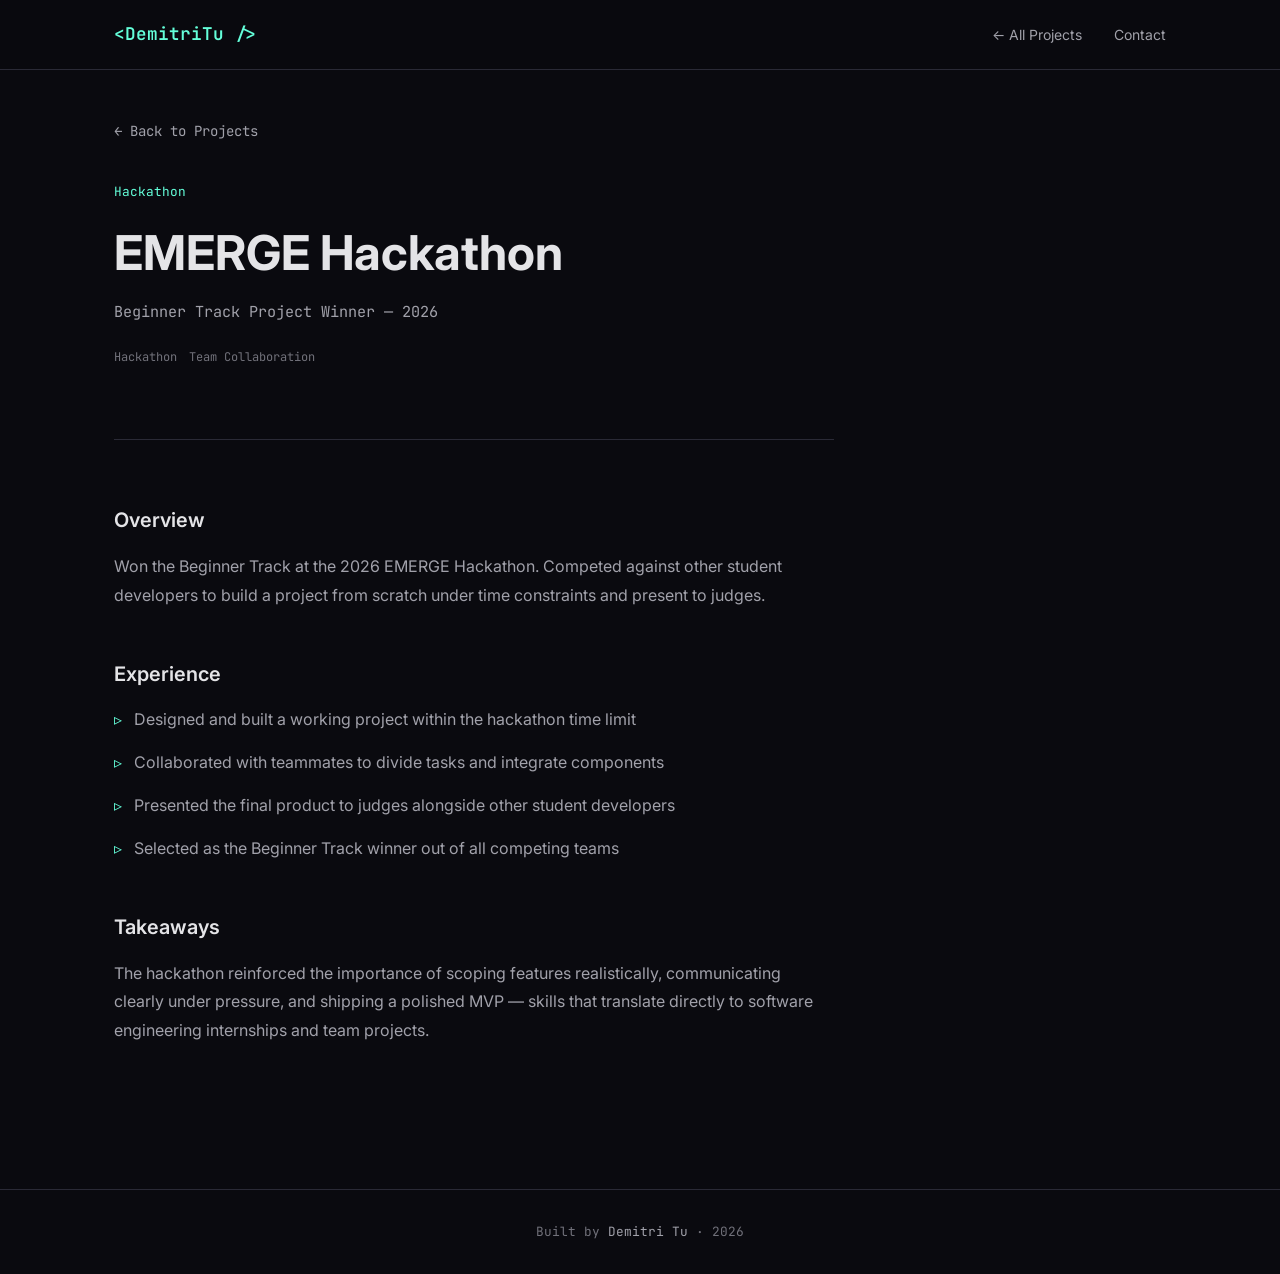
==== projects/emerge-hackathon.html @ d9f0c0ae "website started" ====
<!DOCTYPE html>
<html lang="en">
<head>
  <meta charset="UTF-8">
  <meta name="viewport" content="width=device-width, initial-scale=1.0">
  <meta name="description" content="EMERGE Hackathon 2026 — Beginner Track Project Winner by Demitri Tu">
  <title>EMERGE Hackathon | Demitri Tu</title>
  <link rel="preconnect" href="https://fonts.googleapis.com">
  <link rel="preconnect" href="https://fonts.gstatic.com" crossorigin>
  <link href="https://fonts.googleapis.com/css2?family=Inter:wght@400;500;600;700&family=JetBrains+Mono:wght@400;500&display=swap" rel="stylesheet">
  <link rel="stylesheet" href="../styles.css">
</head>
<body>
  <nav class="nav" id="nav">
    <div class="nav-inner container">
      <a href="../index.html" class="nav-logo">&lt;DemitriTu /&gt;</a>
      <button class="nav-toggle" id="nav-toggle" aria-label="Toggle navigation" aria-expanded="false">
        <span></span>
        <span></span>
        <span></span>
      </button>
      <ul class="nav-links" id="nav-links">
        <li><a href="../index.html#projects">← All Projects</a></li>
        <li><a href="../index.html#contact">Contact</a></li>
      </ul>
    </div>
  </nav>

  <main class="project-page">
    <div class="container">
      <a href="../index.html#projects" class="back-link">← Back to Projects</a>

      <header class="project-page-header">
        <p class="project-page-label">Hackathon</p>
        <h1 class="project-page-title">EMERGE Hackathon</h1>
        <p class="project-page-subtitle">Beginner Track Project Winner — 2026</p>
        <ul class="project-tech project-page-tech">
          <li>Hackathon</li>
          <li>Team Collaboration</li>
        </ul>
      </header>

      <div class="project-page-content">
        <section class="project-section">
          <h2>Overview</h2>
          <p>
            Won the Beginner Track at the 2026 EMERGE Hackathon. Competed against other student
            developers to build a project from scratch under time constraints and present to judges.
          </p>
        </section>

        <section class="project-section">
          <h2>Experience</h2>
          <ul class="project-detail-list">
            <li>Designed and built a working project within the hackathon time limit</li>
            <li>Collaborated with teammates to divide tasks and integrate components</li>
            <li>Presented the final product to judges alongside other student developers</li>
            <li>Selected as the Beginner Track winner out of all competing teams</li>
          </ul>
        </section>

        <section class="project-section">
          <h2>Takeaways</h2>
          <p>
            The hackathon reinforced the importance of scoping features realistically, communicating
            clearly under pressure, and shipping a polished MVP — skills that translate directly to
            software engineering internships and team projects.
          </p>
        </section>
      </div>
    </div>
  </main>

  <footer class="footer">
    <div class="container">
      <p>Built by <a href="https://github.com/DemitriTu">Demitri Tu</a> · <span id="year"></span></p>
    </div>
  </footer>

  <script src="../script.js"></script>
</body>
</html>
---- styles.css ----
/* ===== CSS Variables ===== */
:root {
  --bg-primary: #0a0a0f;
  --bg-secondary: #12121a;
  --bg-card: #1a1a24;
  --bg-card-hover: #22222e;

  --text-primary: #e4e4e7;
  --text-secondary: #a1a1aa;
  --text-muted: #71717a;

  --accent: #64ffda;
  --accent-dim: rgba(100, 255, 218, 0.1);
  --accent-hover: #4fd1b0;

  --border: #2a2a36;
  --nav-height: 70px;

  --font-sans: 'Inter', -apple-system, BlinkMacSystemFont, 'Segoe UI', sans-serif;
  --font-mono: 'JetBrains Mono', 'Fira Code', monospace;

  --transition: 0.25s ease;
  --shadow: 0 4px 24px rgba(0, 0, 0, 0.4);
}

/* ===== Reset & Base ===== */
*,
*::before,
*::after {
  box-sizing: border-box;
  margin: 0;
  padding: 0;
}

html {
  scroll-behavior: smooth;
  scroll-padding-top: var(--nav-height);
}

body {
  font-family: var(--font-sans);
  background-color: var(--bg-primary);
  color: var(--text-primary);
  line-height: 1.6;
  -webkit-font-smoothing: antialiased;
}

a {
  color: var(--accent);
  text-decoration: none;
  transition: color var(--transition);
}

a:hover {
  color: var(--accent-hover);
}

img {
  max-width: 100%;
  display: block;
}

ul {
  list-style: none;
}

/* ===== Utilities ===== */
.container {
  width: 100%;
  max-width: 1100px;
  margin: 0 auto;
  padding: 0 1.5rem;
}

.section {
  padding: 6rem 0;
}

.section-alt {
  background-color: var(--bg-secondary);
}

.section-title {
  font-size: clamp(1.5rem, 4vw, 2rem);
  font-weight: 700;
  margin-bottom: 3rem;
  display: flex;
  align-items: center;
  gap: 0.75rem;
}

.section-number {
  font-family: var(--font-mono);
  font-size: 1.25rem;
  font-weight: 500;
  color: var(--accent);
}

.highlight {
  color: var(--accent);
}

/* ===== Navigation ===== */
.nav {
  position: fixed;
  top: 0;
  left: 0;
  right: 0;
  height: var(--nav-height);
  background-color: rgba(10, 10, 15, 0.85);
  backdrop-filter: blur(12px);
  -webkit-backdrop-filter: blur(12px);
  border-bottom: 1px solid var(--border);
  z-index: 1000;
  transition: box-shadow var(--transition);
}

.nav.scrolled {
  box-shadow: var(--shadow);
}

.nav-inner {
  display: flex;
  align-items: center;
  justify-content: space-between;
  height: 100%;
}

.nav-logo {
  font-family: var(--font-mono);
  font-size: 1.1rem;
  font-weight: 600;
  color: var(--accent);
}

.nav-logo:hover {
  color: var(--accent-hover);
}

.nav-links {
  display: flex;
  gap: 2rem;
}

.nav-links a {
  font-size: 0.875rem;
  color: var(--text-secondary);
  counter-increment: nav;
}

.nav-links a:hover {
  color: var(--accent);
}

.nav-toggle {
  display: none;
  flex-direction: column;
  gap: 5px;
  background: none;
  border: none;
  cursor: pointer;
  padding: 4px;
}

.nav-toggle span {
  display: block;
  width: 24px;
  height: 2px;
  background-color: var(--accent);
  transition: var(--transition);
}

.nav-toggle.active span:nth-child(1) {
  transform: rotate(45deg) translate(5px, 5px);
}

.nav-toggle.active span:nth-child(2) {
  opacity: 0;
}

.nav-toggle.active span:nth-child(3) {
  transform: rotate(-45deg) translate(5px, -5px);
}

/* ===== Hero ===== */
.hero {
  min-height: 100vh;
  display: flex;
  align-items: center;
  padding-top: var(--nav-height);
}

.hero-content {
  max-width: 700px;
}

.hero-greeting {
  font-family: var(--font-mono);
  color: var(--accent);
  font-size: 1rem;
  margin-bottom: 1rem;
}

.hero-name {
  font-size: clamp(2.5rem, 8vw, 4.5rem);
  font-weight: 700;
  line-height: 1.1;
  margin-bottom: 0.25rem;
}

.hero-title {
  font-size: clamp(1.5rem, 5vw, 3rem);
  font-weight: 600;
  color: var(--text-secondary);
  margin-bottom: 1.5rem;
}

.hero-bio {
  font-size: 1.125rem;
  color: var(--text-secondary);
  max-width: 540px;
  margin-bottom: 2rem;
}

.hero-actions {
  display: flex;
  gap: 1rem;
  flex-wrap: wrap;
  margin-bottom: 2.5rem;
}

.hero-social {
  display: flex;
  gap: 1.25rem;
}

.hero-social a {
  color: var(--text-secondary);
  transition: color var(--transition), transform var(--transition);
}

.hero-social a:hover {
  color: var(--accent);
  transform: translateY(-2px);
}

/* ===== Buttons ===== */
.btn {
  display: inline-block;
  padding: 0.875rem 1.75rem;
  font-size: 0.9rem;
  font-family: var(--font-mono);
  font-weight: 500;
  border-radius: 4px;
  transition: all var(--transition);
  cursor: pointer;
}

.btn-primary {
  background-color: transparent;
  color: var(--accent);
  border: 1px solid var(--accent);
}

.btn-primary:hover {
  background-color: var(--accent-dim);
  color: var(--accent);
}

.btn-secondary {
  background-color: transparent;
  color: var(--text-primary);
  border: 1px solid var(--border);
}

.btn-secondary:hover {
  border-color: var(--accent);
  color: var(--accent);
}

/* ===== About ===== */
.about-grid {
  display: grid;
  grid-template-columns: 3fr 2fr;
  gap: 3rem;
  align-items: center;
}

.about-text p {
  color: var(--text-secondary);
  margin-bottom: 1rem;
}

.about-text strong {
  color: var(--text-primary);
}

.tech-list {
  display: grid;
  grid-template-columns: repeat(2, 1fr);
  gap: 0.5rem 1rem;
  margin-top: 1rem;
}

.tech-list li {
  font-family: var(--font-mono);
  font-size: 0.875rem;
  color: var(--text-secondary);
  position: relative;
  padding-left: 1.25rem;
}

.tech-list li::before {
  content: '▹';
  position: absolute;
  left: 0;
  color: var(--accent);
}

.about-image {
  display: flex;
  justify-content: center;
}

.image-wrapper {
  position: relative;
  max-width: 300px;
}

.image-wrapper::before {
  content: '';
  position: absolute;
  inset: 0;
  border: 2px solid var(--accent);
  border-radius: 4px;
  transform: translate(12px, 12px);
  transition: transform var(--transition);
}

.image-wrapper:hover::before {
  transform: translate(8px, 8px);
}

.image-wrapper img {
  border-radius: 4px;
  filter: grayscale(100%);
  transition: filter var(--transition);
  position: relative;
  z-index: 1;
}

.image-wrapper:hover img {
  filter: grayscale(0%);
}

/* ===== Timeline (Education & Experience) ===== */
.timeline {
  display: flex;
  flex-direction: column;
  gap: 2.5rem;
}

.timeline-item {
  position: relative;
  padding-left: 1.5rem;
  border-left: 2px solid var(--border);
}

.timeline-item::before {
  content: '';
  position: absolute;
  left: -6px;
  top: 6px;
  width: 10px;
  height: 10px;
  border-radius: 50%;
  background-color: var(--accent);
}

.timeline-header {
  display: flex;
  flex-wrap: wrap;
  align-items: baseline;
  gap: 0.5rem 1rem;
  margin-bottom: 0.25rem;
}

.timeline-header h3 {
  font-size: 1.125rem;
  font-weight: 600;
  color: var(--text-primary);
}

.timeline-date {
  font-family: var(--font-mono);
  font-size: 0.8rem;
  color: var(--text-muted);
}

.timeline-org {
  font-size: 0.95rem;
  color: var(--accent);
  margin-bottom: 0.75rem;
}

.timeline-desc,
.timeline-gpa {
  color: var(--text-secondary);
  font-size: 0.95rem;
}

.timeline-gpa {
  margin-top: 0.5rem;
  font-family: var(--font-mono);
  font-size: 0.85rem;
}

.timeline-list {
  color: var(--text-secondary);
  font-size: 0.95rem;
}

.timeline-list li {
  position: relative;
  padding-left: 1.25rem;
  margin-bottom: 0.4rem;
}

.timeline-list li::before {
  content: '▹';
  position: absolute;
  left: 0;
  color: var(--accent);
}

/* ===== Skills ===== */
.skills-grid {
  display: grid;
  grid-template-columns: repeat(auto-fit, minmax(280px, 1fr));
  gap: 2rem;
}

.skill-category h3 {
  font-size: 1rem;
  font-weight: 600;
  margin-bottom: 1rem;
  color: var(--text-primary);
}

.skill-tags {
  display: flex;
  flex-wrap: wrap;
  gap: 0.5rem;
}

.tag {
  font-family: var(--font-mono);
  font-size: 0.8rem;
  padding: 0.4rem 0.75rem;
  background-color: var(--accent-dim);
  color: var(--accent);
  border-radius: 4px;
  border: 1px solid rgba(100, 255, 218, 0.2);
}

/* ===== Projects ===== */
.projects-grid {
  display: grid;
  grid-template-columns: repeat(auto-fill, minmax(320px, 1fr));
  gap: 1.5rem;
}

.project-card {
  background-color: var(--bg-card);
  border: 1px solid var(--border);
  border-radius: 8px;
  padding: 2rem;
  display: flex;
  flex-direction: column;
  transition: transform var(--transition), border-color var(--transition);
  color: inherit;
  cursor: pointer;
}

.project-card:hover {
  transform: translateY(-4px);
  border-color: var(--accent);
  color: inherit;
}

.project-arrow {
  font-family: var(--font-mono);
  font-size: 1.25rem;
  color: var(--text-muted);
  transition: color var(--transition), transform var(--transition);
}

.project-card:hover .project-arrow {
  color: var(--accent);
  transform: translateX(4px);
}

.project-header {
  display: flex;
  justify-content: space-between;
  align-items: center;
  margin-bottom: 1.5rem;
}

.project-icon {
  width: 40px;
  height: 40px;
  color: var(--accent);
}

.project-links {
  display: flex;
  gap: 0.75rem;
}

.project-links a {
  color: var(--text-secondary);
  transition: color var(--transition);
}

.project-links a:hover {
  color: var(--accent);
}

.project-title {
  font-size: 1.25rem;
  font-weight: 600;
  margin-bottom: 0.25rem;
  color: var(--text-primary);
}

.project-subtitle {
  font-family: var(--font-mono);
  font-size: 0.8rem;
  color: var(--accent);
  margin-bottom: 0.75rem;
}

.project-desc {
  color: var(--text-secondary);
  font-size: 0.95rem;
  flex-grow: 1;
  margin-bottom: 1.25rem;
}

.project-tech {
  display: flex;
  flex-wrap: wrap;
  gap: 0.75rem;
}

.project-tech li {
  font-family: var(--font-mono);
  font-size: 0.75rem;
  color: var(--text-muted);
}

/* ===== Project Detail Pages ===== */
.project-page {
  padding-top: calc(var(--nav-height) + 3rem);
  padding-bottom: 6rem;
  min-height: 100vh;
}

.back-link {
  display: inline-block;
  font-family: var(--font-mono);
  font-size: 0.875rem;
  color: var(--text-secondary);
  margin-bottom: 2.5rem;
}

.back-link:hover {
  color: var(--accent);
}

.project-page-header {
  max-width: 720px;
  margin-bottom: 4rem;
  padding-bottom: 2.5rem;
  border-bottom: 1px solid var(--border);
}

.project-page-label {
  font-family: var(--font-mono);
  font-size: 0.8rem;
  color: var(--accent);
  margin-bottom: 0.75rem;
}

.project-page-title {
  font-size: clamp(2rem, 5vw, 3rem);
  font-weight: 700;
  margin-bottom: 0.5rem;
}

.project-page-subtitle {
  font-family: var(--font-mono);
  font-size: 0.95rem;
  color: var(--text-secondary);
  margin-bottom: 1.5rem;
}

.project-page-tech {
  margin-bottom: 2rem;
}

.project-page-actions {
  display: flex;
  gap: 1rem;
  flex-wrap: wrap;
}

.project-page-content {
  max-width: 720px;
}

.project-section {
  margin-bottom: 3rem;
}

.project-section h2 {
  font-size: 1.25rem;
  font-weight: 600;
  color: var(--text-primary);
  margin-bottom: 1rem;
}

.project-section p {
  color: var(--text-secondary);
  line-height: 1.8;
}

.project-detail-list {
  color: var(--text-secondary);
}

.project-detail-list li {
  position: relative;
  padding-left: 1.25rem;
  margin-bottom: 1rem;
  line-height: 1.7;
}

.project-detail-list li::before {
  content: '▹';
  position: absolute;
  left: 0;
  color: var(--accent);
}

.project-detail-list strong {
  color: var(--text-primary);
}

/* ===== Contact ===== */
.section-contact {
  text-align: center;
  padding-bottom: 8rem;
}

.contact-content {
  max-width: 600px;
  margin: 0 auto;
}

.contact-content p {
  font-size: 1.125rem;
  color: var(--text-secondary);
  margin-bottom: 2rem;
}

.contact-email {
  margin-bottom: 1.5rem !important;
}

.contact-email a {
  font-family: var(--font-mono);
  font-size: 1.125rem;
}

/* ===== Footer ===== */
.footer {
  padding: 2rem 0;
  border-top: 1px solid var(--border);
  text-align: center;
}

.footer p {
  font-family: var(--font-mono);
  font-size: 0.8rem;
  color: var(--text-muted);
}

.footer a {
  color: var(--text-secondary);
}

.footer a:hover {
  color: var(--accent);
}

/* ===== Animations ===== */
.fade-in {
  opacity: 0;
  transform: translateY(20px);
  transition: opacity 0.6s ease, transform 0.6s ease;
}

.fade-in.visible {
  opacity: 1;
  transform: translateY(0);
}

/* ===== Responsive ===== */
@media (max-width: 768px) {
  .nav-toggle {
    display: flex;
  }

  .nav-links {
    position: fixed;
    top: var(--nav-height);
    left: 0;
    right: 0;
    background-color: var(--bg-secondary);
    flex-direction: column;
    align-items: center;
    padding: 2rem;
    gap: 1.5rem;
    border-bottom: 1px solid var(--border);
    transform: translateY(-120%);
    opacity: 0;
    transition: transform var(--transition), opacity var(--transition);
    pointer-events: none;
  }

  .nav-links.open {
    transform: translateY(0);
    opacity: 1;
    pointer-events: auto;
  }

  .about-grid {
    grid-template-columns: 1fr;
  }

  .about-image {
    order: -1;
  }

  .image-wrapper {
    max-width: 220px;
  }

  .section {
    padding: 4rem 0;
  }

  .projects-grid {
    grid-template-columns: 1fr;
  }
}

@media (max-width: 480px) {
  .hero-actions {
    flex-direction: column;
  }

  .btn {
    text-align: center;
  }

  .tech-list {
    grid-template-columns: 1fr;
  }
}
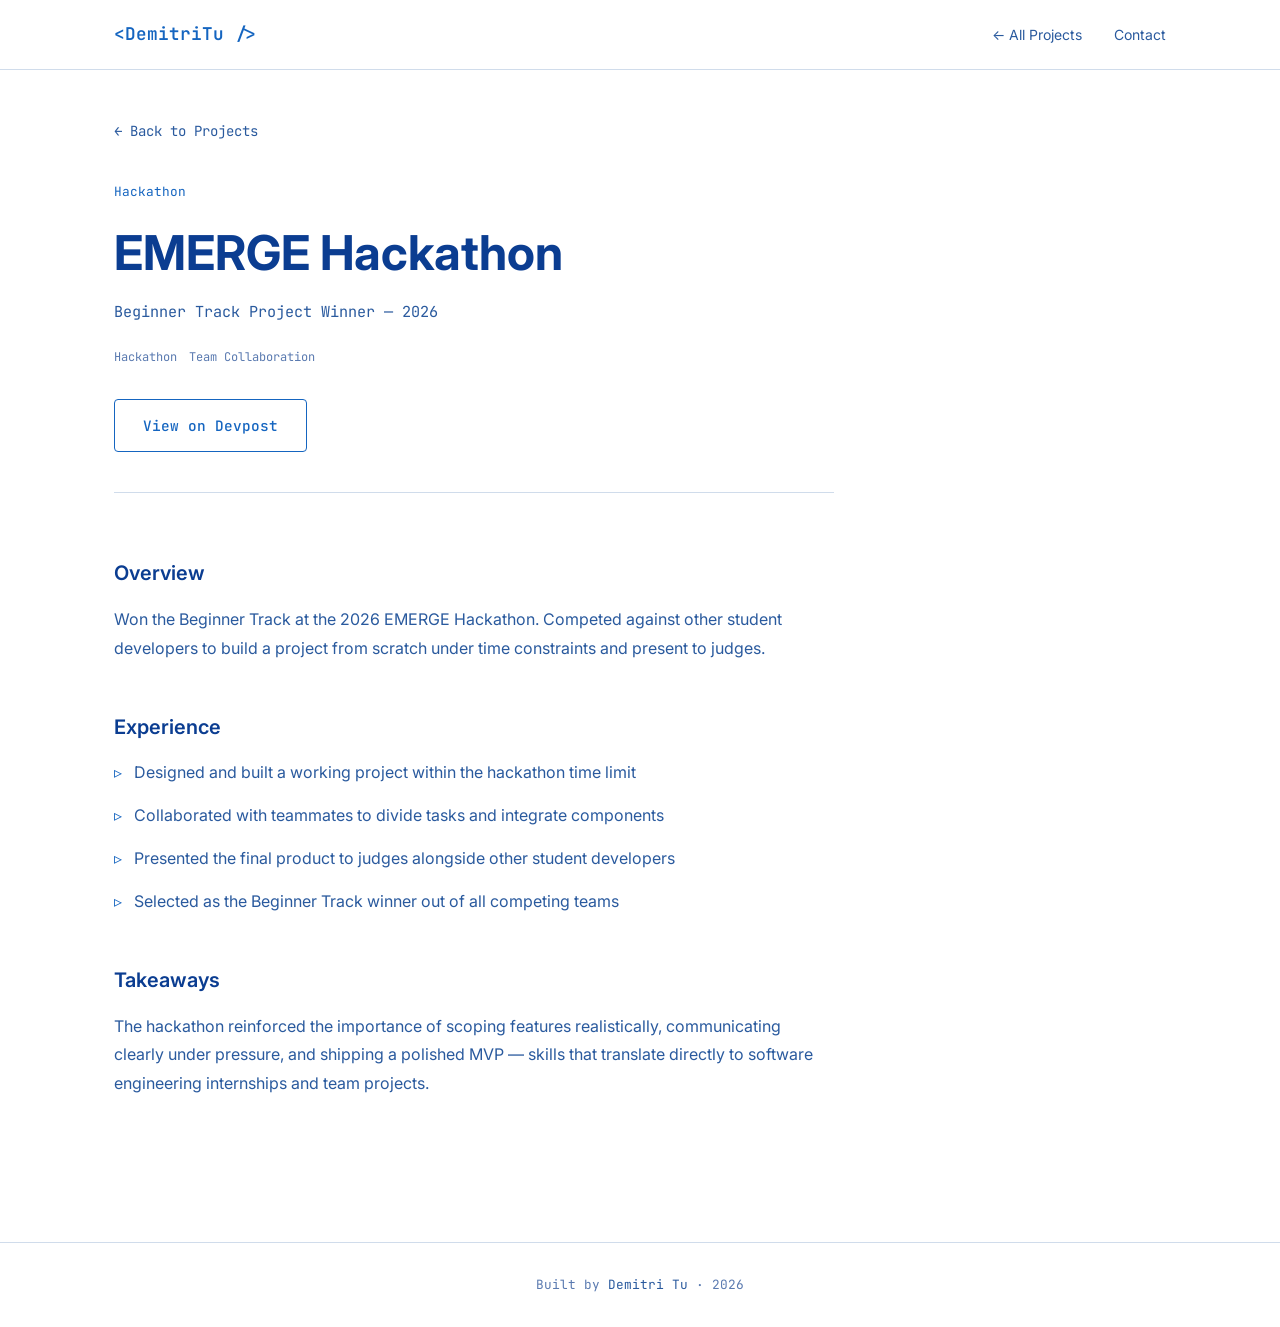
==== commit 98540b60: "added emerge hackathon page" ====
--- a/projects/emerge-hackathon.html
+++ b/projects/emerge-hackathon.html
@@ -38,6 +38,9 @@
           <li>Hackathon</li>
           <li>Team Collaboration</li>
         </ul>
+        <div class="project-page-actions">
+          <a href="https://devpost.com/software/beginner-track-emerge-project" target="_blank" rel="noopener noreferrer" class="btn btn-primary">View on Devpost</a>
+        </div>
       </header>
 
       <div class="project-page-content">
--- a/styles.css
+++ b/styles.css
@@ -1,26 +1,26 @@
 /* ===== CSS Variables ===== */
 :root {
-  --bg-primary: #0a0a0f;
-  --bg-secondary: #12121a;
-  --bg-card: #1a1a24;
-  --bg-card-hover: #22222e;
-
-  --text-primary: #e4e4e7;
-  --text-secondary: #a1a1aa;
-  --text-muted: #71717a;
-
-  --accent: #64ffda;
-  --accent-dim: rgba(100, 255, 218, 0.1);
-  --accent-hover: #4fd1b0;
-
-  --border: #2a2a36;
+  --bg-primary: #ffffff;
+  --bg-secondary: #f5f8fc;
+  --bg-card: #ffffff;
+  --bg-card-hover: #f0f5fa;
+
+  --text-primary: #0b3d91;
+  --text-secondary: #2a5a9e;
+  --text-muted: #5a7ab0;
+
+  --accent: #1565c0;
+  --accent-dim: rgba(21, 101, 192, 0.08);
+  --accent-hover: #0d47a1;
+
+  --border: #d0dceb;
   --nav-height: 70px;
 
   --font-sans: 'Inter', -apple-system, BlinkMacSystemFont, 'Segoe UI', sans-serif;
   --font-mono: 'JetBrains Mono', 'Fira Code', monospace;
 
   --transition: 0.25s ease;
-  --shadow: 0 4px 24px rgba(0, 0, 0, 0.4);
+  --shadow: 0 4px 24px rgba(11, 61, 145, 0.08);
 }
 
 /* ===== Reset & Base ===== */
@@ -107,7 +107,7 @@
   left: 0;
   right: 0;
   height: var(--nav-height);
-  background-color: rgba(10, 10, 15, 0.85);
+  background-color: rgba(255, 255, 255, 0.9);
   backdrop-filter: blur(12px);
   -webkit-backdrop-filter: blur(12px);
   border-bottom: 1px solid var(--border);
@@ -342,15 +342,13 @@
 }
 
 .image-wrapper img {
+  width: 100%;
+  height: 100%;
+  aspect-ratio: 1;
+  object-fit: cover;
   border-radius: 4px;
-  filter: grayscale(100%);
-  transition: filter var(--transition);
   position: relative;
   z-index: 1;
-}
-
-.image-wrapper:hover img {
-  filter: grayscale(0%);
 }
 
 /* ===== Timeline (Education & Experience) ===== */
@@ -460,7 +458,7 @@
   background-color: var(--accent-dim);
   color: var(--accent);
   border-radius: 4px;
-  border: 1px solid rgba(100, 255, 218, 0.2);
+  border: 1px solid rgba(21, 101, 192, 0.2);
 }
 
 /* ===== Projects ===== */
